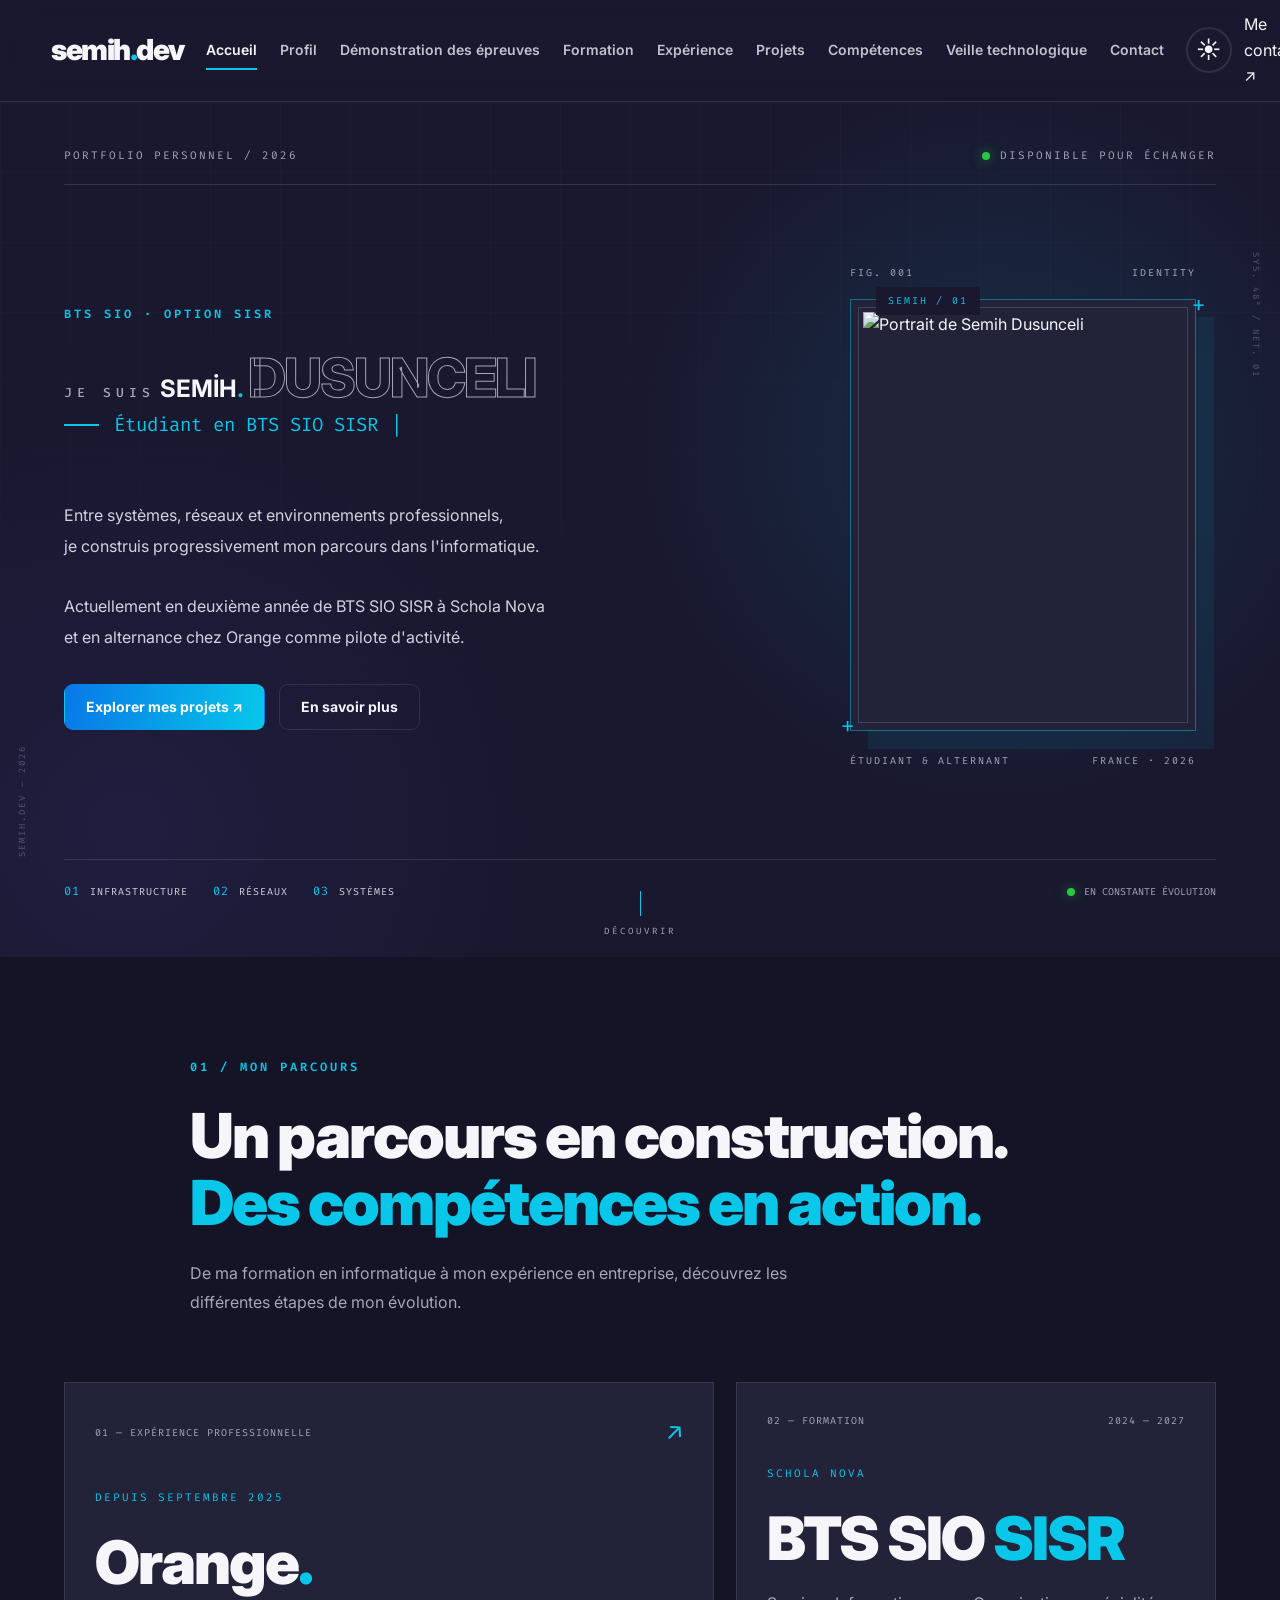
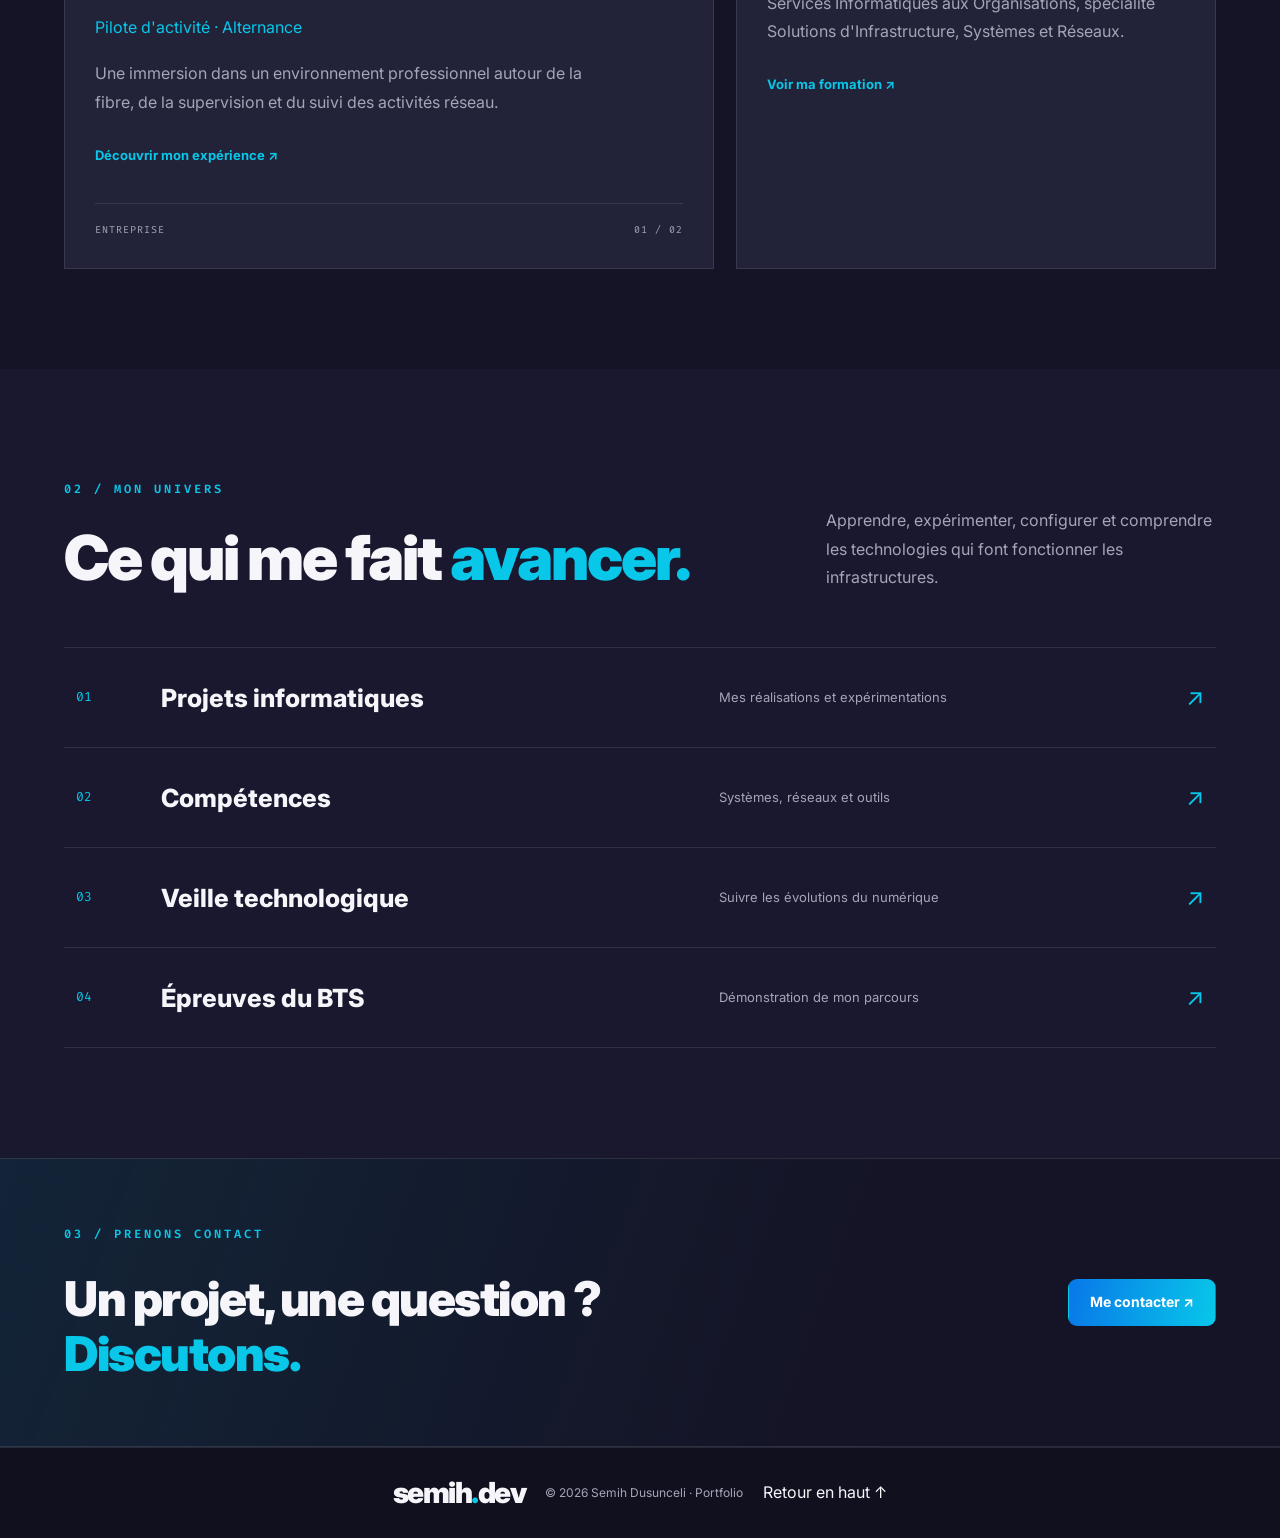
==== index.html @ 2e9ea41f "Add files via upload" ====
<!DOCTYPE html>
<html lang="fr">
<head>
    <meta charset="UTF-8">
    <meta name="viewport" content="width=device-width, initial-scale=1.0">
    <meta name="theme-color" content="#19182f">
    <meta name="description" content="Portfolio de Semih Dusunceli, étudiant en BTS SIO SISR et alternant chez Orange. Découvrez son parcours, ses compétences et ses projets.">

    <title>Semih.dev | Portfolio</title>

    <!-- Polices -->
    <link rel="preconnect" href="https://fonts.googleapis.com">
    <link rel="preconnect" href="https://fonts.gstatic.com" crossorigin>
    <link href="https://fonts.googleapis.com/css2?family=Inter:wght@400;500;600;700;800;900&family=Fira+Code:wght@400;500;600&display=swap" rel="stylesheet">

    <!-- CSS -->
    <link rel="stylesheet" href="css/commun.css">
    <link rel="stylesheet" href="css/accueil.css">
    <link rel="stylesheet" href="css/responsive.css">

    <!-- JavaScript -->
    <script src="script.js" defer></script>
</head>

<body class="page-accueil">

    <!-- NAVIGATION -->
    <header class="header">
        <nav class="navbar">

            <a href="index.html" class="logo">
                semih<span class="logo-dot">.</span>dev
            </a>

            <div class="nav-links">
                <a href="index.html" class="active" aria-current="page">Accueil</a>
                <a href="profil.html">Profil</a>
                <a href="epreuves.html">Démonstration des épreuves</a>
                <a href="formation.html">Formation</a>
                <a href="experience.html">Expérience</a>
                <a href="projets.html">Projets</a>
                <a href="competences.html">Compétences</a>
                <a href="veille.html">Veille technologique</a>
                <a href="contact.html">Contact</a>
            </div>

            <div class="nav-actions">
                <button
                    id="theme-toggle"
                    class="theme-toggle"
                    type="button"
                    aria-label="Changer de thème"
                    aria-pressed="false"
                >
                    <span id="theme-icon" aria-hidden="true">☀</span>
                </button>

                <a href="contact.html" class="nav-contact">
                    Me contacter ↗
                </a>
            </div>

        </nav>
    </header>

    <main>

        <!-- HERO : IDENTITÉ -->
        <section class="hero" id="accueil">

            <div class="hero-inner">

                <div class="hero-topline">
                    <span>PORTFOLIO PERSONNEL / 2026</span>
                    <span class="hero-location">
                        <span class="status-dot"></span>
                        DISPONIBLE POUR ÉCHANGER
                    </span>
                </div>

                <div class="hero-main">

                    <!-- IDENTITÉ -->
                    <div class="intro reveal">

                        <p class="eyebrow">
                            BTS SIO · OPTION SISR
                        </p>

                        <h1>
                            <span class="hero-title-small">JE SUIS</span>
                            SEMİH<span class="highlight">.</span>
                            <span class="hero-title-outline">DUSUNCELI</span>
                        </h1>

                        <div class="hero-role">
                            <span class="role-line"></span>
                            <p>
                                <span id="typing-text">Étudiant en BTS SIO SISR</span>
                                <span class="cursor">|</span>
                            </p>
                        </div>

                        <p class="description">
                            Entre systèmes, réseaux et environnements professionnels,
                            je construis progressivement mon parcours dans l'informatique.

                            Actuellement en deuxième année de BTS SIO SISR à Schola Nova
                            et en alternance chez Orange comme pilote d'activité.
                        </p>

                        <div class="hero-actions">

                            <a href="projets.html" class="btn btn-primary">
                                Explorer mes projets ↗
                            </a>

                            <a href="profil.html" class="btn btn-ghost">
                                En savoir plus
                            </a>

                        </div>

                    </div>

                    <!-- PHOTO -->
                    <div class="hero-visual reveal">

                        <div class="visual-index">
                            <span>FIG. 001</span>
                            <span>IDENTITY</span>
                        </div>

                        <div class="portrait-frame">

                            <div class="portrait-frame-label">
                                SEMIH / 01
                            </div>

                            <img
                                src="images/semih.jpg"
                                alt="Portrait de Semih Dusunceli"
                            >

                            <span class="portrait-cross portrait-cross-one">+</span>
                            <span class="portrait-cross portrait-cross-two">+</span>

                        </div>

                        <div class="visual-caption">
                            <span>ÉTUDIANT & ALTERNANT</span>
                            <span>FRANCE · 2026</span>
                        </div>

                    </div>

                </div>

                <!-- BANDEAU TECHNIQUE -->
                <div class="hero-bottom">

                    <div class="hero-bottom-item">
                        <span class="bottom-number">01</span>
                        <span>INFRASTRUCTURE</span>
                    </div>

                    <div class="hero-bottom-item">
                        <span class="bottom-number">02</span>
                        <span>RÉSEAUX</span>
                    </div>

                    <div class="hero-bottom-item">
                        <span class="bottom-number">03</span>
                        <span>SYSTÈMES</span>
                    </div>

                    <div class="hero-bottom-note">
                        <span class="status-dot"></span>
                        EN CONSTANTE ÉVOLUTION
                    </div>

                </div>

            </div>

            <a href="#parcours" class="scroll-cue">
                <span></span>
                DÉCOUVRIR
            </a>

            <!-- DÉCORATION GRAPHIQUE -->
            <div class="hero-coordinate coordinate-one">
                SYS. 48° / NET. 01
            </div>

            <div class="hero-coordinate coordinate-two">
                SEMIH.DEV — 2026
            </div>

        </section>


        <!-- PARCOURS -->
        <section class="section section-alt" id="parcours">

            <div class="section-heading reveal">

                <p class="eyebrow">
                    01 / MON PARCOURS
                </p>

                <h2>
                    Un parcours en construction.
                    <span class="highlight">Des compétences en action.</span>
                </h2>

                <p>
                    De ma formation en informatique à mon expérience en entreprise,
                    découvrez les différentes étapes de mon évolution.
                </p>

            </div>

            <!-- EXPÉRIENCE ET FORMATION -->
            <div class="journey-layout">

                <article class="journey-feature reveal">

                    <div class="journey-feature-top">
                        <span>01 — EXPÉRIENCE PROFESSIONNELLE</span>
                        <span class="journey-symbol">↗</span>
                    </div>

                    <div class="journey-feature-content">
                        <p class="journey-date">DEPUIS SEPTEMBRE 2025</p>

                        <h3>Orange<span class="highlight">.</span></h3>

                        <p class="journey-role">
                            Pilote d'activité · Alternance
                        </p>

                        <p>
                            Une immersion dans un environnement professionnel
                            autour de la fibre, de la supervision et du suivi
                            des activités réseau.
                        </p>

                        <a href="experience.html" class="text-link">
                            Découvrir mon expérience ↗
                        </a>
                    </div>

                    <div class="journey-feature-footer">
                        <span>ENTREPRISE</span>
                        <span>01 / 02</span>
                    </div>

                </article>


                <article class="journey-secondary reveal">

                    <div class="journey-secondary-top">
                        <span>02 — FORMATION</span>
                        <span>2024 — 2027</span>
                    </div>

                    <div class="journey-secondary-content">
                        <p class="journey-date">SCHOLA NOVA</p>

                        <h3>BTS SIO <span class="highlight">SISR</span></h3>

                        <p>
                            Services Informatiques aux Organisations,
                            spécialité Solutions d'Infrastructure,
                            Systèmes et Réseaux.
                        </p>

                        <a href="formation.html" class="text-link">
                            Voir ma formation ↗
                        </a>
                    </div>

                </article>

            </div>

        </section>


        <!-- UNIVERS INFORMATIQUE -->
        <section class="section technical-section">

            <div class="technical-heading reveal">

                <div>
                    <p class="eyebrow">02 / MON UNIVERS</p>

                    <h2>
                        Ce qui me fait
                        <span class="highlight">avancer.</span>
                    </h2>
                </div>

                <p>
                    Apprendre, expérimenter, configurer et comprendre
                    les technologies qui font fonctionner les infrastructures.
                </p>

            </div>

            <div class="technical-list">

                <a href="projets.html" class="technical-item reveal">
                    <span class="technical-number">01</span>
                    <span class="technical-name">Projets informatiques</span>
                    <span class="technical-description">Mes réalisations et expérimentations</span>
                    <span class="technical-arrow">↗</span>
                </a>

                <a href="competences.html" class="technical-item reveal">
                    <span class="technical-number">02</span>
                    <span class="technical-name">Compétences</span>
                    <span class="technical-description">Systèmes, réseaux et outils</span>
                    <span class="technical-arrow">↗</span>
                </a>

                <a href="veille.html" class="technical-item reveal">
                    <span class="technical-number">03</span>
                    <span class="technical-name">Veille technologique</span>
                    <span class="technical-description">Suivre les évolutions du numérique</span>
                    <span class="technical-arrow">↗</span>
                </a>

                <a href="epreuves.html" class="technical-item reveal">
                    <span class="technical-number">04</span>
                    <span class="technical-name">Épreuves du BTS</span>
                    <span class="technical-description">Démonstration de mon parcours</span>
                    <span class="technical-arrow">↗</span>
                </a>

            </div>

        </section>


        <!-- CONTACT -->
        <section class="contact-strip reveal">

            <div class="contact-strip-inner">

                <div>
                    <p class="eyebrow">03 / PRENONS CONTACT</p>

                    <h2>
                        Un projet, une question ?
                        <span class="highlight">Discutons.</span>
                    </h2>
                </div>

                <a href="contact.html" class="btn btn-primary">
                    Me contacter ↗
                </a>

            </div>

        </section>

    </main>


    <!-- FOOTER -->
    <footer class="footer">

        <a href="index.html" class="logo">
            semih<span class="logo-dot">.</span>dev
        </a>

        <p>
            © <span id="current-year"></span>
            Semih Dusunceli · Portfolio
        </p>

        <a href="#accueil" class="back-top">
            Retour en haut ↑
        </a>

    </footer>

</body>
</html>
---- css/commun.css ----
/* =====================================================
   SEMIH.DEV — STYLES COMMUNS
   Couleurs, navigation, boutons et éléments partagés
===================================================== */


/* =====================================================
   1. VARIABLES — THÈME SOMBRE
===================================================== */

:root {
    --bg: #19182F;
    --bg-alt: #141426;

    --card: #222238;
    --card-hover: #2A2A43;

    --cyan: #08C7E9;
    --blue: #0878E8;

    --white: #F5F5FA;
    --text: #D2D2DF;
    --muted: #A5A5B8;

    --border: rgba(255,255,255,.10);
    --shadow: rgba(0,0,0,.25);

    --header-bg: rgba(25,24,47,.96);
    --footer-bg: #10101F;

    --gradient: linear-gradient(100deg, var(--blue), var(--cyan));
}


/* =====================================================
   2. RESET
===================================================== */

* {
    box-sizing: border-box;
    margin: 0;
    padding: 0;
}

html {
    scroll-behavior: smooth;
    scroll-padding-top: 100px;
}

body {
    font-family: 'Inter', Arial, sans-serif;
    background: var(--bg);
    color: var(--white);
    line-height: 1.6;
    overflow-x: hidden;
    transition: background .35s ease, color .35s ease;
}

a {
    color: inherit;
    text-decoration: none;
}

button {
    font: inherit;
}

img {
    max-width: 100%;
    display: block;
}

h1, h2, h3, h4 {
    line-height: 1.3;
}

p {
    line-height: 1.8;
}


/* =====================================================
   3. NAVIGATION
===================================================== */

.header {
    position: sticky;
    top: 0;
    z-index: 1000;
    width: 100%;
}

.navbar {
    min-height: 76px;
    padding: 12px 4%;

    display: flex;
    align-items: center;
    justify-content: space-between;
    gap: 22px;

    background: var(--header-bg);
    border-bottom: 1px solid var(--border);
    backdrop-filter: blur(15px);

    transition: background .35s ease;
}

.logo {
    display: inline-flex;
    align-items: center;
    flex-shrink: 0;

    font-size: 29px;
    font-weight: 900;
    letter-spacing: -1.5px;
    white-space: nowrap;
}

.logo span {
    color: var(--cyan);
}

.logo:hover {
    opacity: .85;
}

.nav-links {
    display: flex;
    align-items: center;
    justify-content: center;
    gap: 23px;
}

.nav-links a {
    position: relative;
    padding: 8px 0;

    color: #C1C1D0;
    font-size: 14px;
    font-weight: 600;
    white-space: nowrap;

    transition: color .3s ease;
}

.nav-links a::after {
    content: "";
    position: absolute;
    left: 0;
    bottom: 0;

    width: 0;
    height: 2px;

    background: var(--cyan);
    transition: width .3s ease;
}

.nav-links a:hover,
.nav-links a.active {
    color: var(--white);
}

.nav-links a:hover::after,
.nav-links a.active::after {
    width: 100%;
}

.nav-actions {
    display: flex;
    align-items: center;
    gap: 12px;
}


/* BOUTON JOUR / NUIT */

.theme-toggle {
    width: 46px;
    height: 46px;
    min-width: 46px;

    display: flex;
    align-items: center;
    justify-content: center;

    border: 2px solid var(--border);
    border-radius: 50%;

    background: transparent;
    color: var(--white);

    font-size: 24px;
    cursor: pointer;

    transition: transform .3s ease,
                background .3s ease,
                border-color .3s ease;
}

.theme-toggle:hover {
    transform: rotate(20deg);
    border-color: var(--cyan);
    background: rgba(8,199,233,.1);
}


/* =====================================================
   4. ÉLÉMENTS GÉNÉRAUX
===================================================== */

.page-container {
    width: 100%;
    max-width: 1400px;
    min-height: 75vh;

    margin: 0 auto;
    padding: 80px 5% 100px;
}

.section-tag {
    display: inline-block;
    margin-bottom: 15px;

    color: var(--cyan);
    font-size: 12px;
    font-weight: 800;
    letter-spacing: 3px;
    text-transform: uppercase;
}

.page-heading {
    max-width: 850px;
    margin: 0 auto 65px;
    text-align: center;
}

.page-heading h1 {
    margin-bottom: 20px;

    font-size: clamp(34px, 5vw, 55px);
    font-weight: 900;
    letter-spacing: -1.5px;
}

.page-heading h1 span {
    color: var(--cyan);
}

.page-heading p {
    max-width: 700px;
    margin: 0 auto;

    color: var(--muted);
    font-size: 16px;
}


/* =====================================================
   5. BOUTONS
===================================================== */

.btn,
.primary-button {
    min-height: 45px;

    display: inline-flex;
    align-items: center;
    justify-content: center;

    padding: 11px 21px;
    border-radius: 9px;

    font-size: 14px;
    font-weight: 700;

    transition: transform .3s ease,
                background .3s ease,
                color .3s ease;
}

.btn:hover,
.primary-button:hover {
    transform: translateY(-3px);
}

.btn-primary,
.primary-button {
    background: var(--gradient);
    color: #FFFFFF;
    border: 1px solid transparent;
}

.btn-primary:hover,
.primary-button:hover {
    box-shadow: 0 7px 24px rgba(8,199,233,.25);
}

.btn-ghost {
    border: 1px solid var(--border);
    color: var(--white);
    background: transparent;
}

.btn-ghost:hover {
    border-color: var(--cyan);
    color: var(--cyan);
}


/* =====================================================
   6. PIED DE PAGE
===================================================== */

.footer,
footer {
    min-height: 85px;
    padding: 22px 5%;

    display: flex;
    align-items: center;
    justify-content: center;
    flex-wrap: wrap;
    gap: 20px;

    background: var(--footer-bg);
    border-top: 1px solid var(--border);
}

.footer p,
footer p {
    color: var(--muted);
    font-size: 12px;
    text-align: center;
}


/* =====================================================
   7. THÈME CLAIR
===================================================== */

body.light-theme {
    --bg: #F7F9FC;
    --bg-alt: #EDF3FA;

    --card: #FFFFFF;
    --card-hover: #F1F7FC;

    --cyan: #079FBD;
    --blue: #4A91D9;

    --white: #34445B;
    --text: #53647A;
    --muted: #8492A5;

    --border: #E1E9F2;
    --shadow: rgba(80,110,145,.08);

    --header-bg: rgba(255,255,255,.96);
    --footer-bg: #EAF0F7;
}


/* Navigation */

body.light-theme .navbar {
    background: var(--header-bg);
    border-bottom: 1px solid #E5ECF4;
}

body.light-theme .nav-links a {
    color: #52647B;
}

body.light-theme .nav-links a:hover,
body.light-theme .nav-links a.active {
    color: #079FBD;
}


/* Bouton jour / nuit */

body.light-theme .theme-toggle {
    color: #52647B;
    border-color: #D5E0EC;
}


/* Pied de page */

body.light-theme .footer,
body.light-theme footer {
    background: #EAF0F7;
    border-top: 1px solid #DCE5EF;
}

body.light-theme .footer p,
body.light-theme footer p {
    color: #718198;
}

body.light-theme .footer .logo,
body.light-theme footer .logo {
    color: #34445B;
}


/* Boutons */

body.light-theme .btn-ghost {
    color: #52647B;
    border-color: #D5E0EC;
}

body.light-theme .btn-ghost:hover {
    color: #079FBD;
    border-color: #079FBD;
}


/* =====================================================
   8. ANIMATIONS AU DÉFILEMENT
===================================================== */

.reveal {
    opacity: 0;
    transform: translateY(25px);

    transition:
        opacity .7s ease,
        transform .7s ease;
}

.reveal.visible {
    opacity: 1;
    transform: translateY(0);
}
---- css/accueil.css ----
/* =====================================================
   SEMIH.DEV — ACCUEIL
   Direction artistique : Digital Editorial
===================================================== */

/* VARIABLES LOCALES */

.page-accueil {
    --hero-line: rgba(165, 165, 184, .19);
    --hero-soft: rgba(8, 199, 233, .08);
    --hero-glow: rgba(8, 199, 233, .13);
}

/* =====================================================
   1. HERO
===================================================== */

.hero {
    min-height: calc(100vh - 76px);
    padding: 45px 5% 55px;
    position: relative;
    overflow: hidden;

    display: flex;
    align-items: center;

    background:
        radial-gradient(circle at 78% 40%, var(--hero-glow), transparent 32%),
        radial-gradient(circle at 10% 85%, rgba(92, 65, 180, .12), transparent 30%),
        var(--bg);
}

.hero::before {
    content: "";
    position: absolute;
    inset: 0;
    pointer-events: none;

    background-image:
        linear-gradient(var(--hero-line) 1px, transparent 1px),
        linear-gradient(90deg, var(--hero-line) 1px, transparent 1px);

    background-size: 70px 70px;
    opacity: .16;

    mask-image: linear-gradient(to bottom, black, transparent 90%);
}

.hero-inner {
    width: 100%;
    max-width: 1450px;
    margin: auto;
    position: relative;
    z-index: 2;
}

.hero-topline {
    display: flex;
    justify-content: space-between;
    align-items: center;
    gap: 20px;

    padding-bottom: 20px;
    margin-bottom: 55px;

    border-bottom: 1px solid var(--hero-line);

    color: var(--muted);
    font-family: "Fira Code", monospace;
    font-size: 11px;
    letter-spacing: 2px;
}

.hero-location {
    display: flex;
    align-items: center;
    gap: 10px;
}

.status-dot {
    width: 8px;
    height: 8px;
    flex-shrink: 0;

    border-radius: 50%;
    background: #28C840;
    box-shadow: 0 0 12px rgba(40, 200, 64, .6);
}

/* =====================================================
   2. COMPOSITION PRINCIPALE
===================================================== */

.hero-main {
    display: grid;
    grid-template-columns: minmax(0, 1.3fr) minmax(280px, .7fr);
    align-items: center;
    gap: 50px;
}

.intro {
    min-width: 0;
}

.eyebrow {
    margin-bottom: 25px;

    color: var(--cyan);
    font-family: "Fira Code", monospace;
    font-size: 12px;
    font-weight: 600;
    letter-spacing: 3px;
}

.intro-copy {
    width: 100%;
}

.intro-copy h1 {
    display: flex;
    flex-direction: column;
    align-items: flex-start;

    margin: 0 0 30px;

    color: var(--white);
    font-size: clamp(65px, 9.5vw, 138px);
    font-weight: 900;
    line-height: .84;
    letter-spacing: -9px;
}

.hero-title-small {
    margin-bottom: 18px;

    color: var(--muted);
    font-family: "Fira Code", monospace;
    font-size: 13px;
    font-weight: 500;
    letter-spacing: 5px;
    line-height: 1.5;
}

.highlight {
    color: var(--cyan);
}

.hero-title-outline {
    margin-top: 18px;

    color: transparent;
    -webkit-text-stroke: 1px var(--muted);

    font-size: clamp(28px, 4.2vw, 58px);
    font-weight: 800;
    letter-spacing: -2px;
    line-height: 1;
}

/* =====================================================
   3. MÉTIER / ANIMATION
===================================================== */

.hero-role {
    display: flex;
    align-items: center;
    gap: 15px;

    min-height: 40px;
    margin-bottom: 25px;
}

.role-line {
    width: 35px;
    height: 2px;
    flex-shrink: 0;

    background: var(--cyan);
}

.hero-role p {
    margin: 0;

    color: var(--cyan);
    font-family: "Fira Code", monospace;
    font-size: clamp(14px, 1.8vw, 19px);
}

.cursor {
    display: inline-block;
    margin-left: 2px;
    animation: blink .7s infinite;
}

@keyframes blink {
    0%, 49% { opacity: 1; }
    50%, 100% { opacity: 0; }
}

.description {
    max-width: 640px;
    margin-bottom: 32px;

    color: var(--text);
    font-size: 16px;
    line-height: 1.9;
    white-space: pre-line;
}

/* =====================================================
   4. BOUTONS
===================================================== */

.hero-actions {
    display: flex;
    flex-wrap: wrap;
    align-items: center;
    gap: 14px;
}

.hero-actions .btn {
    transition: transform .25s ease, box-shadow .25s ease;
}

.hero-actions .btn:hover {
    transform: translateY(-4px);
}

/* =====================================================
   5. PHOTO
===================================================== */

.hero-visual {
    width: 100%;
    max-width: 440px;
    justify-self: end;
    position: relative;
    padding: 25px 20px;
}

.visual-index,
.visual-caption {
    display: flex;
    justify-content: space-between;
    align-items: center;

    color: var(--muted);
    font-family: "Fira Code", monospace;
    font-size: 10px;
    letter-spacing: 2px;
}

.visual-index {
    margin-bottom: 18px;
}

.portrait-frame {
    position: relative;
    width: 100%;
    aspect-ratio: 4 / 5;

    padding: 12px;

    border: 1px solid rgba(8, 199, 233, .45);
    background: var(--card);

    box-shadow: 18px 18px 0 rgba(8, 199, 233, .08);
}

.portrait-frame::before {
    content: "";
    position: absolute;
    inset: 7px;
    z-index: 1;
    pointer-events: none;

    border: 1px solid rgba(255, 255, 255, .15);
}

.portrait-frame img {
    width: 100%;
    height: 100%;

    display: block;
    object-fit: cover;
    object-position: center 35%;

    filter: saturate(.8);
    transition: filter .4s ease, transform .5s ease;
}

.portrait-frame:hover img {
    filter: saturate(1.1);
    transform: scale(1.015);
}

.portrait-frame-label {
    position: absolute;
    top: -13px;
    left: 25px;
    z-index: 3;

    padding: 6px 12px;

    background: var(--bg);
    color: var(--cyan);

    font-family: "Fira Code", monospace;
    font-size: 10px;
    letter-spacing: 2px;
}

.portrait-cross {
    position: absolute;
    z-index: 3;

    color: var(--cyan);
    font-family: "Fira Code", monospace;
    font-size: 22px;
}

.portrait-cross-one {
    top: -13px;
    right: -10px;
}

.portrait-cross-two {
    bottom: -13px;
    left: -10px;
}

.visual-caption {
    margin-top: 22px;
}

/* =====================================================
   6. BANDEAU TECHNIQUE
===================================================== */

.hero-bottom {
    display: flex;
    align-items: center;
    flex-wrap: wrap;
    gap: 25px;

    margin-top: 65px;
    padding-top: 22px;

    border-top: 1px solid var(--hero-line);
}

.hero-bottom-item {
    display: flex;
    align-items: center;
    gap: 10px;

    color: var(--text);
    font-family: "Fira Code", monospace;
    font-size: 10px;
    letter-spacing: 1px;
}

.bottom-number {
    color: var(--cyan);
    font-size: 12px;
}

.hero-bottom-note {
    display: flex;
    align-items: center;
    gap: 9px;

    margin-left: auto;

    color: var(--muted);
    font-family: "Fira Code", monospace;
    font-size: 10px;
}

/* =====================================================
   7. COORDONNÉES DÉCORATIVES
===================================================== */

.hero-coordinate {
    position: absolute;
    z-index: 1;

    color: var(--muted);
    opacity: .4;

    font-family: "Fira Code", monospace;
    font-size: 9px;
    letter-spacing: 2px;
    writing-mode: vertical-rl;
}

.coordinate-one {
    top: 150px;
    right: 17px;
}

.coordinate-two {
    bottom: 100px;
    left: 15px;
    transform: rotate(180deg);
}

/* =====================================================
   8. DÉFILEMENT
===================================================== */

.scroll-cue {
    position: absolute;
    bottom: 18px;
    left: 50%;
    transform: translateX(-50%);

    display: flex;
    flex-direction: column;
    align-items: center;
    gap: 8px;

    color: var(--muted);
    font-family: "Fira Code", monospace;
    font-size: 9px;
    letter-spacing: 3px;
}

.scroll-cue span {
    width: 1px;
    height: 25px;

    background: var(--cyan);
    animation: scroll-line 1.5s infinite;
}

@keyframes scroll-line {
    0% {
        transform: scaleY(.2);
        transform-origin: top;
    }
    50% {
        transform: scaleY(1);
        transform-origin: top;
    }
    100% {
        transform: scaleY(.2);
        transform-origin: bottom;
    }
}

/* =====================================================
   9. SECTIONS
===================================================== */

.section {
    padding: 100px 5%;
}

.section-alt {
    background: var(--bg-alt);
}

.section-heading {
    max-width: 900px;
    margin: 0 auto 65px;
    text-align: left;
}

.section-heading h2,
.technical-heading h2 {
    max-width: 850px;
    margin-bottom: 22px;

    color: var(--white);
    font-size: clamp(34px, 5vw, 62px);
    font-weight: 900;
    line-height: 1.08;
    letter-spacing: -2px;
}

.section-heading > p:last-child {
    max-width: 650px;
    color: var(--muted);
    line-height: 1.8;
}

/* =====================================================
   10. PARCOURS
===================================================== */

.journey-layout {
    max-width: 1250px;
    margin: auto;

    display: grid;
    grid-template-columns: 1.15fr .85fr;
    gap: 22px;
}

.journey-feature,
.journey-secondary {
    min-width: 0;
    padding: 30px;

    border: 1px solid var(--border);
    background: var(--card);

    transition: border-color .3s ease, transform .3s ease;
}

.journey-feature:hover,
.journey-secondary:hover {
    border-color: var(--cyan);
    transform: translateY(-5px);
}

.journey-feature {
    display: flex;
    flex-direction: column;
    justify-content: space-between;
    min-height: 390px;
}

.journey-feature-top,
.journey-secondary-top,
.journey-feature-footer {
    display: flex;
    justify-content: space-between;
    align-items: center;
    gap: 15px;

    color: var(--muted);
    font-family: "Fira Code", monospace;
    font-size: 10px;
    letter-spacing: 1px;
}

.journey-symbol {
    color: var(--cyan);
    font-size: 25px;
}

.journey-feature-content,
.journey-secondary-content {
    padding: 35px 0;
}

.journey-date {
    margin-bottom: 15px;

    color: var(--cyan);
    font-family: "Fira Code", monospace;
    font-size: 11px;
    letter-spacing: 2px;
}

.journey-feature h3,
.journey-secondary h3 {
    margin-bottom: 12px;

    color: var(--white);
    font-size: clamp(35px, 5vw, 60px);
    font-weight: 900;
    letter-spacing: -2px;
}

.journey-role {
    margin-bottom: 18px;
    color: var(--cyan);
}

.journey-feature-content > p:not(.journey-date):not(.journey-role),
.journey-secondary-content > p:not(.journey-date) {
    max-width: 520px;
    margin-bottom: 25px;

    color: var(--muted);
    line-height: 1.8;
}

.journey-feature-footer {
    padding-top: 18px;
    border-top: 1px solid var(--border);
}

.text-link {
    display: inline-block;

    color: var(--cyan);
    font-size: 13px;
    font-weight: 700;

    transition: transform .2s ease;
}

.text-link:hover {
    transform: translateX(5px);
}

/* =====================================================
   11. UNIVERS TECHNIQUE
===================================================== */

.technical-section {
    padding: 110px 5%;
}

.technical-heading {
    max-width: 1250px;
    margin: 0 auto 55px;

    display: flex;
    justify-content: space-between;
    align-items: flex-end;
    gap: 40px;
}

.technical-heading h2 {
    margin-bottom: 0;
}

.technical-heading > p {
    max-width: 390px;
    color: var(--muted);
    line-height: 1.8;
}

.technical-list {
    max-width: 1250px;
    margin: auto;
    border-top: 1px solid var(--border);
}

.technical-item {
    min-height: 100px;
    padding: 22px 12px;

    display: grid;
    grid-template-columns: 65px minmax(180px, 1fr) minmax(180px, .8fr) 35px;
    align-items: center;
    gap: 20px;

    border-bottom: 1px solid var(--border);

    transition: padding .3s ease, background .3s ease;
}

.technical-item:hover {
    padding-left: 25px;
    background: var(--hero-soft);
}

.technical-number {
    color: var(--cyan);
    font-family: "Fira Code", monospace;
    font-size: 13px;
}

.technical-name {
    color: var(--white);
    font-size: clamp(17px, 2.3vw, 25px);
    font-weight: 800;
}

.technical-description {
    color: var(--muted);
    font-size: 13px;
}

.technical-arrow {
    color: var(--cyan);
    font-size: 24px;
    text-align: right;
    transition: transform .3s ease;
}

.technical-item:hover .technical-arrow {
    transform: translate(4px, -4px);
}

/* =====================================================
   12. CONTACT
===================================================== */

.contact-strip {
    padding: 65px 5%;
    background:
        linear-gradient(110deg, rgba(8, 199, 233, .09), transparent 65%),
        var(--bg-alt);
    border-top: 1px solid var(--border);
    border-bottom: 1px solid var(--border);
}

.contact-strip-inner {
    max-width: 1250px;
    margin: auto;

    display: flex;
    align-items: center;
    justify-content: space-between;
    gap: 35px;
}

.contact-strip h2 {
    max-width: 750px;
    margin: 0;

    color: var(--white);
    font-size: clamp(30px, 4vw, 48px);
    font-weight: 900;
    line-height: 1.15;
    letter-spacing: -1.5px;
}

/* =====================================================
   13. ANIMATIONS
===================================================== */

@media (prefers-reduced-motion: no-preference) {
    .hero-main .intro {
        animation: hero-enter .8s ease both;
    }

    .hero-visual {
        animation: visual-enter 1s .15s ease both;
    }
}

@keyframes hero-enter {
    from {
        opacity: 0;
        transform: translateY(25px);
    }
    to {
        opacity: 1;
        transform: translateY(0);
    }
}

@keyframes visual-enter {
    from {
        opacity: 0;
        transform: translateX(25px);
    }
    to {
        opacity: 1;
        transform: translateX(0);
    }
}

/* =====================================================
   14. RESPONSIVE
===================================================== */

@media (max-width: 1050px) {
    .hero-main {
        grid-template-columns: minmax(0, 1fr) minmax(250px, .65fr);
        gap: 30px;
    }

    .intro-copy h1 {
        font-size: clamp(58px, 8vw, 100px);
        letter-spacing: -6px;
    }

    .journey-layout {
        grid-template-columns: 1fr 1fr;
    }
}

@media (max-width: 768px) {
    .hero {
        min-height: auto;
        padding: 55px 6% 75px;
    }

    .hero-topline {
        margin-bottom: 40px;
        font-size: 9px;
        letter-spacing: 1px;
    }

    .hero-main {
        grid-template-columns: 1fr;
        gap: 45px;
    }

    .intro-copy h1 {
        font-size: clamp(60px, 13vw, 100px);
        letter-spacing: -5px;
    }

    .hero-visual {
        width: min(100%, 390px);
        justify-self: center;
    }

    .hero-bottom {
        margin-top: 45px;
        gap: 18px;
    }

    .hero-bottom-note {
        width: 100%;
        margin-left: 0;
    }

    .scroll-cue,
    .hero-coordinate {
        display: none;
    }

    .section,
    .technical-section {
        padding: 75px 6%;
    }

    .journey-layout {
        grid-template-columns: 1fr;
    }

    .technical-heading {
        flex-direction: column;
        align-items: flex-start;
        gap: 20px;
    }

    .technical-item {
        grid-template-columns: 35px minmax(0, 1fr) 30px;
        gap: 12px;
    }

    .technical-description {
        display: none;
    }

    .contact-strip-inner {
        align-items: flex-start;
        flex-direction: column;
    }
}

@media (max-width: 480px) {
    .hero {
        padding-top: 40px;
    }

    .hero-topline {
        align-items: flex-start;
        flex-direction: column;
        gap: 12px;
    }

    .intro-copy h1 {
        font-size: clamp(52px, 14vw, 70px);
        letter-spacing: -4px;
    }

    .hero-title-outline {
        font-size: clamp(24px, 7vw, 35px);
        letter-spacing: -1px;
    }

    .description {
        font-size: 14px;
    }

    .hero-actions {
        align-items: stretch;
        flex-direction: column;
    }

    .hero-actions .btn {
        text-align: center;
    }

    .hero-bottom-item {
        font-size: 9px;
    }

    .journey-feature,
    .journey-secondary {
        padding: 23px;
    }

    .journey-feature h3,
    .journey-secondary h3 {
        font-size: 43px;
    }

    .technical-item {
        min-height: 85px;
    }

    .technical-name {
        font-size: 16px;
    }

    .contact-strip {
        padding: 55px 6%;
    }
}
---- css/responsive.css ----
/* =========================================
   RESPONSIVE GLOBAL - SEMIH.DEV
========================================= */

/* Tablettes */
@media (max-width: 1024px) {
    .page-container {
        padding-left: 5%;
        padding-right: 5%;
    }

    .hero-inner {
        gap: 35px;
    }

    .intro-copy h1 {
        font-size: 42px;
    }

    .quick-grid {
        grid-template-columns: repeat(2, minmax(0, 1fr));
    }
}

/* Tablettes et petits écrans */
@media (max-width: 850px) {
    .hero-inner {
        grid-template-columns: 1fr;
        text-align: center;
    }

    .portrait {
        margin: 0 auto;
    }

    .hero-actions {
        justify-content: center;
    }

    .code-window {
        max-width: 650px;
        margin: 0 auto;
    }
}

/* Mobiles */
@media (max-width: 768px) {
    .nav-links {
        gap: 15px;
    }

    .nav-links a {
        font-size: 13px;
    }

    .section-heading h2 {
        font-size: 27px;
    }

    .quick-grid {
        grid-template-columns: 1fr;
    }

    .experience-summary {
        margin-top: 45px;
    }
}

/* Petits mobiles */
@media (max-width: 600px) {
    body {
        font-size: 14px;
    }

    .page-container {
        padding-left: 20px;
        padding-right: 20px;
    }

    .intro-copy h1 {
        font-size: 34px;
    }

    .intro-copy .job {
        font-size: 16px;
    }

    .description {
        font-size: 14px;
    }

    .portrait {
        width: 210px;
        height: 210px;
    }

    .code-window {
        font-size: 11px;
        overflow-x: auto;
    }

    .section {
        padding-top: 60px;
        padding-bottom: 60px;
    }

    .section-heading h2 {
        font-size: 24px;
    }

    .footer,
    footer {
        flex-direction: column;
        text-align: center;
        gap: 12px;
    }

    .back-top {
        right: 18px;
        bottom: 18px;
    }
}

/* Très petits mobiles */
@media (max-width: 400px) {
    .intro-copy h1 {
        font-size: 29px;
    }

    .portrait {
        width: 180px;
        height: 180px;
    }

    .hero-actions {
        flex-direction: column;
        align-items: stretch;
    }

    .hero-actions .btn {
        width: 100%;
        text-align: center;
    }
}


/* Navigation adaptée aux 9 rubriques */
@media (max-width: 1100px) {
    .navbar { flex-wrap: wrap; }
    .nav-links {
        order: 3;
        width: 100%;
        justify-content: flex-start;
        overflow-x: auto;
        padding: 5px 0 9px;
        scrollbar-width: thin;
        scrollbar-color: var(--cyan) transparent;
    }
    .nav-links a { flex: 0 0 auto; }
}
@media (max-width: 600px) {
    .navbar { gap: 12px; padding: 10px 4%; }
    .logo { font-size: 25px; }
    .nav-actions { margin-left: auto; }
    .nav-contact { display: none; }
    .nav-links { gap: 18px; }
    .nav-links a { font-size: 12px; }
}
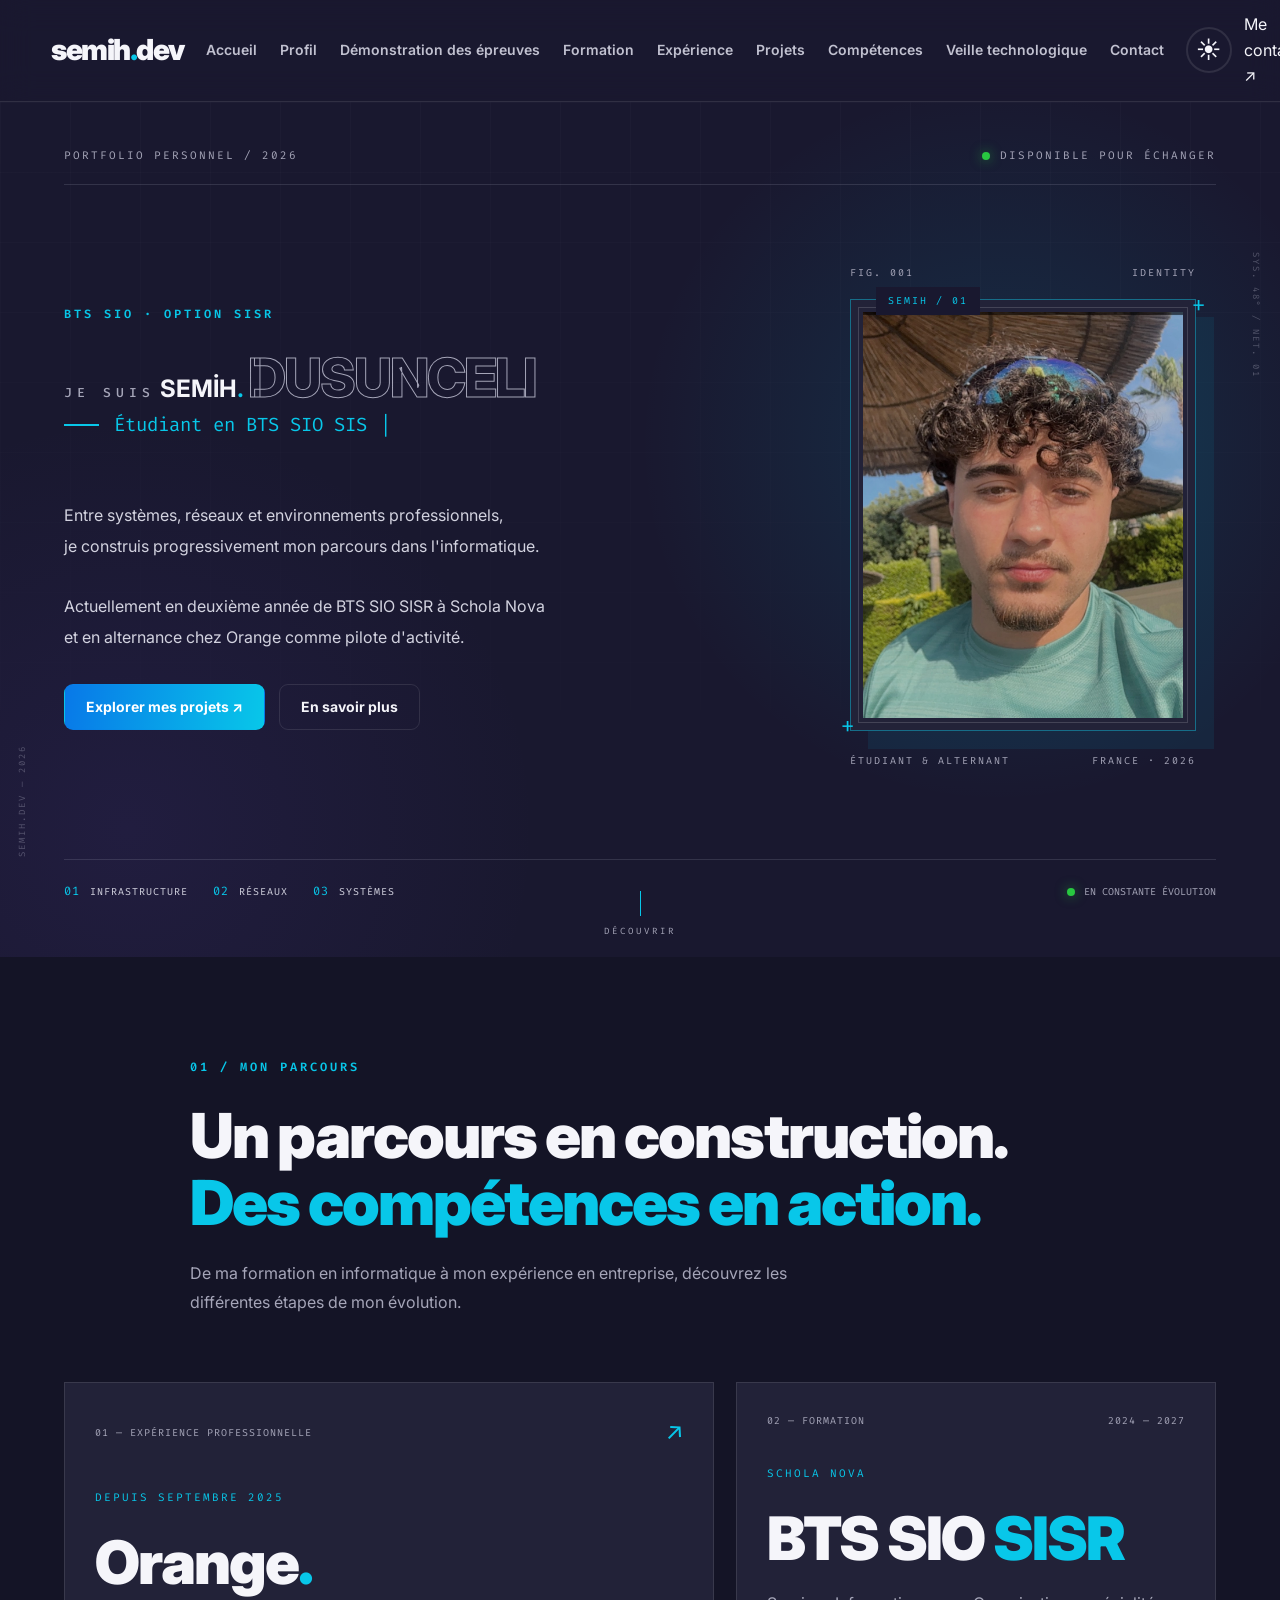
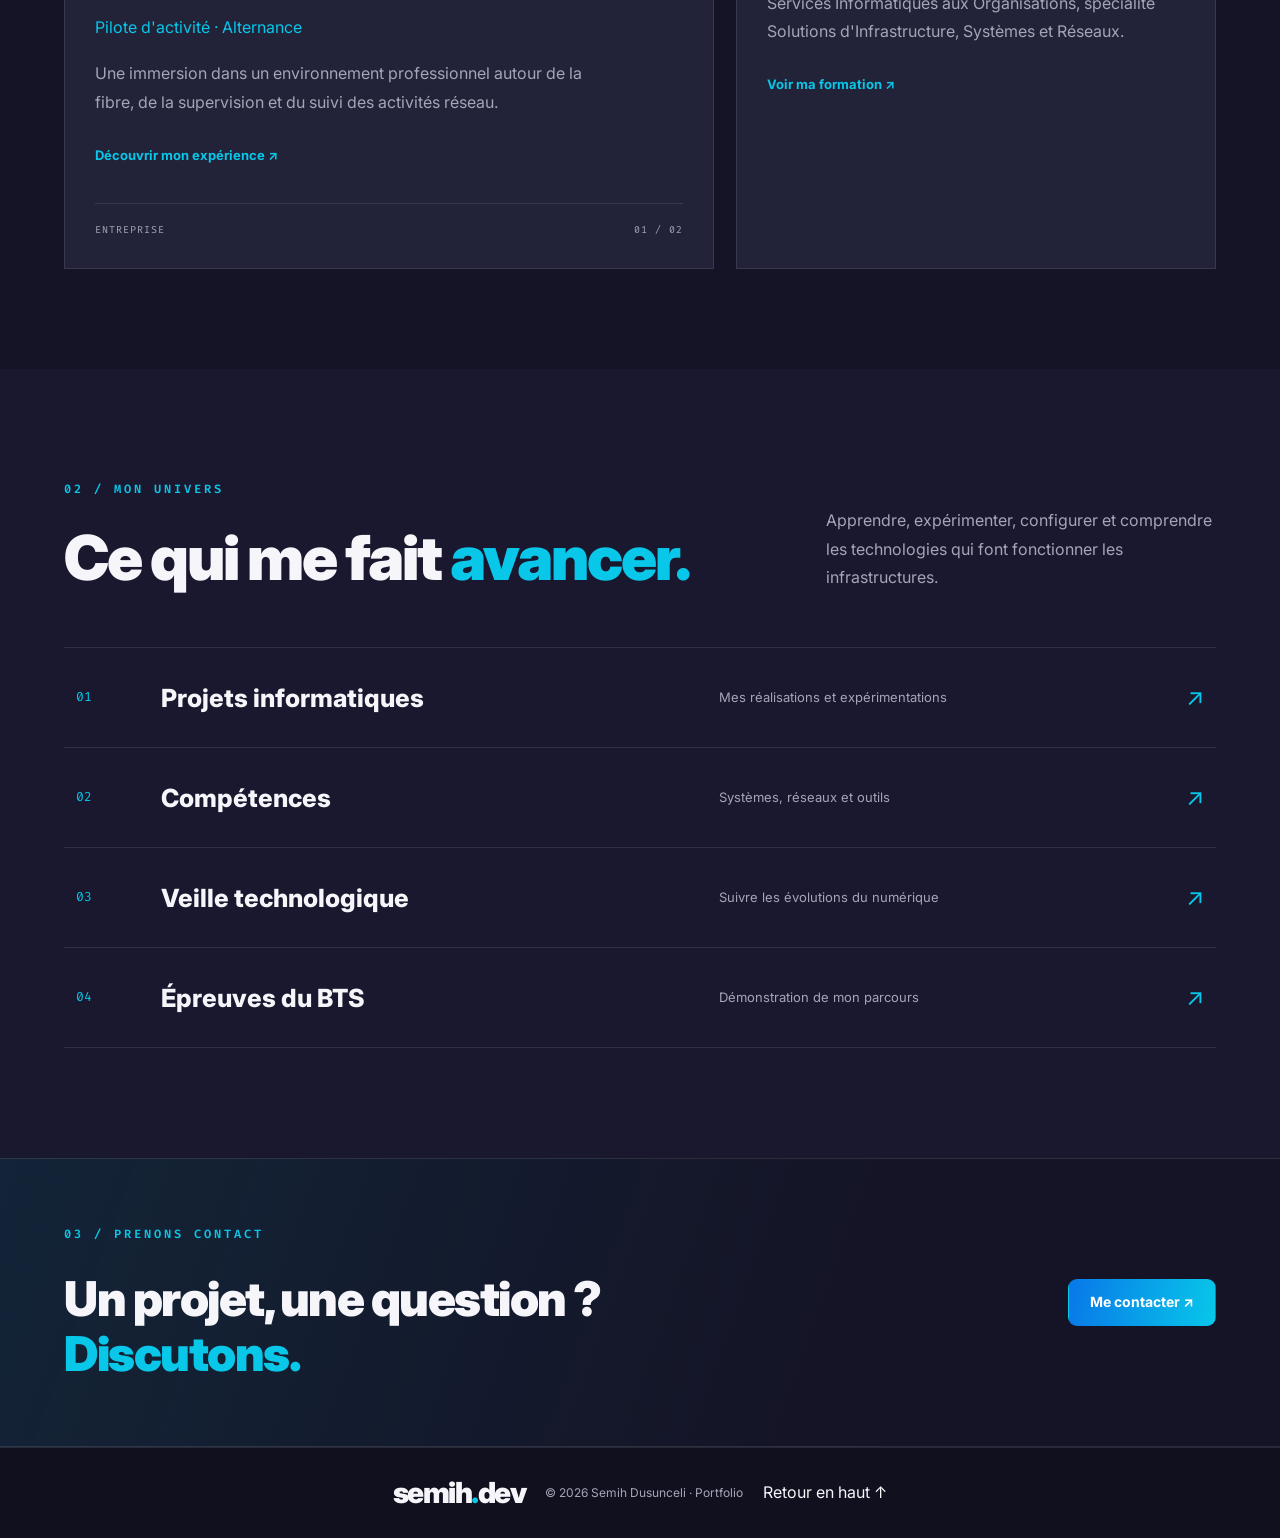
==== commit 82cf8516: "Add files via upload" ====
--- a/index.html
+++ b/index.html
@@ -1,393 +1,393 @@
-
-<!DOCTYPE html>
-<html lang="fr">
-<head>
-    <meta charset="UTF-8">
-    <meta name="viewport" content="width=device-width, initial-scale=1.0">
-    <meta name="theme-color" content="#19182f">
-    <meta name="description" content="Portfolio de Semih Dusunceli, étudiant en BTS SIO SISR et alternant chez Orange. Découvrez son parcours, ses compétences et ses projets.">
-
-    <title>Semih.dev | Portfolio</title>
-
-    <!-- Polices -->
-    <link rel="preconnect" href="https://fonts.googleapis.com">
-    <link rel="preconnect" href="https://fonts.gstatic.com" crossorigin>
-    <link href="https://fonts.googleapis.com/css2?family=Inter:wght@400;500;600;700;800;900&family=Fira+Code:wght@400;500;600&display=swap" rel="stylesheet">
-
-    <!-- CSS -->
-    <link rel="stylesheet" href="css/commun.css">
-    <link rel="stylesheet" href="css/accueil.css">
-    <link rel="stylesheet" href="css/responsive.css">
-
-    <!-- JavaScript -->
-    <script src="script.js" defer></script>
-</head>
-
-<body class="page-accueil">
-
-    <!-- NAVIGATION -->
-    <header class="header">
-        <nav class="navbar">
-
-            <a href="index.html" class="logo">
-                semih<span class="logo-dot">.</span>dev
-            </a>
-
-            <div class="nav-links">
-                <a href="index.html" class="active" aria-current="page">Accueil</a>
-                <a href="profil.html">Profil</a>
-                <a href="epreuves.html">Démonstration des épreuves</a>
-                <a href="formation.html">Formation</a>
-                <a href="experience.html">Expérience</a>
-                <a href="projets.html">Projets</a>
-                <a href="competences.html">Compétences</a>
-                <a href="veille.html">Veille technologique</a>
-                <a href="contact.html">Contact</a>
-            </div>
-
-            <div class="nav-actions">
-                <button
-                    id="theme-toggle"
-                    class="theme-toggle"
-                    type="button"
-                    aria-label="Changer de thème"
-                    aria-pressed="false"
-                >
-                    <span id="theme-icon" aria-hidden="true">☀</span>
-                </button>
-
-                <a href="contact.html" class="nav-contact">
-                    Me contacter ↗
-                </a>
-            </div>
-
-        </nav>
-    </header>
-
-    <main>
-
-        <!-- HERO : IDENTITÉ -->
-        <section class="hero" id="accueil">
-
-            <div class="hero-inner">
-
-                <div class="hero-topline">
-                    <span>PORTFOLIO PERSONNEL / 2026</span>
-                    <span class="hero-location">
-                        <span class="status-dot"></span>
-                        DISPONIBLE POUR ÉCHANGER
-                    </span>
-                </div>
-
-                <div class="hero-main">
-
-                    <!-- IDENTITÉ -->
-                    <div class="intro reveal">
-
-                        <p class="eyebrow">
-                            BTS SIO · OPTION SISR
-                        </p>
-
-                        <h1>
-                            <span class="hero-title-small">JE SUIS</span>
-                            SEMİH<span class="highlight">.</span>
-                            <span class="hero-title-outline">DUSUNCELI</span>
-                        </h1>
-
-                        <div class="hero-role">
-                            <span class="role-line"></span>
-                            <p>
-                                <span id="typing-text">Étudiant en BTS SIO SISR</span>
-                                <span class="cursor">|</span>
-                            </p>
-                        </div>
-
-                        <p class="description">
-                            Entre systèmes, réseaux et environnements professionnels,
-                            je construis progressivement mon parcours dans l'informatique.
-
-                            Actuellement en deuxième année de BTS SIO SISR à Schola Nova
-                            et en alternance chez Orange comme pilote d'activité.
-                        </p>
-
-                        <div class="hero-actions">
-
-                            <a href="projets.html" class="btn btn-primary">
-                                Explorer mes projets ↗
-                            </a>
-
-                            <a href="profil.html" class="btn btn-ghost">
-                                En savoir plus
-                            </a>
-
-                        </div>
-
-                    </div>
-
-                    <!-- PHOTO -->
-                    <div class="hero-visual reveal">
-
-                        <div class="visual-index">
-                            <span>FIG. 001</span>
-                            <span>IDENTITY</span>
-                        </div>
-
-                        <div class="portrait-frame">
-
-                            <div class="portrait-frame-label">
-                                SEMIH / 01
-                            </div>
-
-                            <img
-                                src="images/semih.jpg"
-                                alt="Portrait de Semih Dusunceli"
-                            >
-
-                            <span class="portrait-cross portrait-cross-one">+</span>
-                            <span class="portrait-cross portrait-cross-two">+</span>
-
-                        </div>
-
-                        <div class="visual-caption">
-                            <span>ÉTUDIANT & ALTERNANT</span>
-                            <span>FRANCE · 2026</span>
-                        </div>
-
-                    </div>
-
-                </div>
-
-                <!-- BANDEAU TECHNIQUE -->
-                <div class="hero-bottom">
-
-                    <div class="hero-bottom-item">
-                        <span class="bottom-number">01</span>
-                        <span>INFRASTRUCTURE</span>
-                    </div>
-
-                    <div class="hero-bottom-item">
-                        <span class="bottom-number">02</span>
-                        <span>RÉSEAUX</span>
-                    </div>
-
-                    <div class="hero-bottom-item">
-                        <span class="bottom-number">03</span>
-                        <span>SYSTÈMES</span>
-                    </div>
-
-                    <div class="hero-bottom-note">
-                        <span class="status-dot"></span>
-                        EN CONSTANTE ÉVOLUTION
-                    </div>
-
-                </div>
-
-            </div>
-
-            <a href="#parcours" class="scroll-cue">
-                <span></span>
-                DÉCOUVRIR
-            </a>
-
-            <!-- DÉCORATION GRAPHIQUE -->
-            <div class="hero-coordinate coordinate-one">
-                SYS. 48° / NET. 01
-            </div>
-
-            <div class="hero-coordinate coordinate-two">
-                SEMIH.DEV — 2026
-            </div>
-
-        </section>
-
-
-        <!-- PARCOURS -->
-        <section class="section section-alt" id="parcours">
-
-            <div class="section-heading reveal">
-
-                <p class="eyebrow">
-                    01 / MON PARCOURS
-                </p>
-
-                <h2>
-                    Un parcours en construction.
-                    <span class="highlight">Des compétences en action.</span>
-                </h2>
-
-                <p>
-                    De ma formation en informatique à mon expérience en entreprise,
-                    découvrez les différentes étapes de mon évolution.
-                </p>
-
-            </div>
-
-            <!-- EXPÉRIENCE ET FORMATION -->
-            <div class="journey-layout">
-
-                <article class="journey-feature reveal">
-
-                    <div class="journey-feature-top">
-                        <span>01 — EXPÉRIENCE PROFESSIONNELLE</span>
-                        <span class="journey-symbol">↗</span>
-                    </div>
-
-                    <div class="journey-feature-content">
-                        <p class="journey-date">DEPUIS SEPTEMBRE 2025</p>
-
-                        <h3>Orange<span class="highlight">.</span></h3>
-
-                        <p class="journey-role">
-                            Pilote d'activité · Alternance
-                        </p>
-
-                        <p>
-                            Une immersion dans un environnement professionnel
-                            autour de la fibre, de la supervision et du suivi
-                            des activités réseau.
-                        </p>
-
-                        <a href="experience.html" class="text-link">
-                            Découvrir mon expérience ↗
-                        </a>
-                    </div>
-
-                    <div class="journey-feature-footer">
-                        <span>ENTREPRISE</span>
-                        <span>01 / 02</span>
-                    </div>
-
-                </article>
-
-
-                <article class="journey-secondary reveal">
-
-                    <div class="journey-secondary-top">
-                        <span>02 — FORMATION</span>
-                        <span>2024 — 2027</span>
-                    </div>
-
-                    <div class="journey-secondary-content">
-                        <p class="journey-date">SCHOLA NOVA</p>
-
-                        <h3>BTS SIO <span class="highlight">SISR</span></h3>
-
-                        <p>
-                            Services Informatiques aux Organisations,
-                            spécialité Solutions d'Infrastructure,
-                            Systèmes et Réseaux.
-                        </p>
-
-                        <a href="formation.html" class="text-link">
-                            Voir ma formation ↗
-                        </a>
-                    </div>
-
-                </article>
-
-            </div>
-
-        </section>
-
-
-        <!-- UNIVERS INFORMATIQUE -->
-        <section class="section technical-section">
-
-            <div class="technical-heading reveal">
-
-                <div>
-                    <p class="eyebrow">02 / MON UNIVERS</p>
-
-                    <h2>
-                        Ce qui me fait
-                        <span class="highlight">avancer.</span>
-                    </h2>
-                </div>
-
-                <p>
-                    Apprendre, expérimenter, configurer et comprendre
-                    les technologies qui font fonctionner les infrastructures.
-                </p>
-
-            </div>
-
-            <div class="technical-list">
-
-                <a href="projets.html" class="technical-item reveal">
-                    <span class="technical-number">01</span>
-                    <span class="technical-name">Projets informatiques</span>
-                    <span class="technical-description">Mes réalisations et expérimentations</span>
-                    <span class="technical-arrow">↗</span>
-                </a>
-
-                <a href="competences.html" class="technical-item reveal">
-                    <span class="technical-number">02</span>
-                    <span class="technical-name">Compétences</span>
-                    <span class="technical-description">Systèmes, réseaux et outils</span>
-                    <span class="technical-arrow">↗</span>
-                </a>
-
-                <a href="veille.html" class="technical-item reveal">
-                    <span class="technical-number">03</span>
-                    <span class="technical-name">Veille technologique</span>
-                    <span class="technical-description">Suivre les évolutions du numérique</span>
-                    <span class="technical-arrow">↗</span>
-                </a>
-
-                <a href="epreuves.html" class="technical-item reveal">
-                    <span class="technical-number">04</span>
-                    <span class="technical-name">Épreuves du BTS</span>
-                    <span class="technical-description">Démonstration de mon parcours</span>
-                    <span class="technical-arrow">↗</span>
-                </a>
-
-            </div>
-
-        </section>
-
-
-        <!-- CONTACT -->
-        <section class="contact-strip reveal">
-
-            <div class="contact-strip-inner">
-
-                <div>
-                    <p class="eyebrow">03 / PRENONS CONTACT</p>
-
-                    <h2>
-                        Un projet, une question ?
-                        <span class="highlight">Discutons.</span>
-                    </h2>
-                </div>
-
-                <a href="contact.html" class="btn btn-primary">
-                    Me contacter ↗
-                </a>
-
-            </div>
-
-        </section>
-
-    </main>
-
-
-    <!-- FOOTER -->
-    <footer class="footer">
-
-        <a href="index.html" class="logo">
-            semih<span class="logo-dot">.</span>dev
-        </a>
-
-        <p>
-            © <span id="current-year"></span>
-            Semih Dusunceli · Portfolio
-        </p>
-
-        <a href="#accueil" class="back-top">
-            Retour en haut ↑
-        </a>
-
-    </footer>
-
-</body>
-</html>
+
+<!DOCTYPE html>
+<html lang="fr">
+<head>
+    <meta charset="UTF-8">
+    <meta name="viewport" content="width=device-width, initial-scale=1.0">
+    <meta name="theme-color" content="#19182f">
+    <meta name="description" content="Portfolio de Semih Dusunceli, étudiant en BTS SIO SISR et alternant chez Orange. Découvrez son parcours, ses compétences et ses projets.">
+
+    <title>Semih.dev | Portfolio</title>
+
+    <!-- Polices -->
+    <link rel="preconnect" href="https://fonts.googleapis.com">
+    <link rel="preconnect" href="https://fonts.gstatic.com" crossorigin>
+    <link href="https://fonts.googleapis.com/css2?family=Inter:wght@400;500;600;700;800;900&family=Fira+Code:wght@400;500;600&display=swap" rel="stylesheet">
+
+    <!-- CSS -->
+    <link rel="stylesheet" href="css/commun.css">
+    <link rel="stylesheet" href="css/accueil.css">
+    <link rel="stylesheet" href="css/responsive.css">
+
+    <!-- JavaScript -->
+    <script src="script.js" defer></script>
+</head>
+
+<body class="page-accueil">
+
+    <!-- NAVIGATION -->
+    <header class="header">
+        <nav class="navbar">
+
+            <a href="index.html" class="logo">
+                semih<span class="logo-dot">.</span>dev
+            </a>
+
+            <div class="nav-links">
+                <a href="index.html" class="active" aria-current="page">Accueil</a>
+                <a href="profil.html">Profil</a>
+                <a href="epreuves.html">Démonstration des épreuves</a>
+                <a href="formation.html">Formation</a>
+                <a href="experience.html">Expérience</a>
+                <a href="projets.html">Projets</a>
+                <a href="competences.html">Compétences</a>
+                <a href="veille.html">Veille technologique</a>
+                <a href="contact.html">Contact</a>
+            </div>
+
+            <div class="nav-actions">
+                <button
+                    id="theme-toggle"
+                    class="theme-toggle"
+                    type="button"
+                    aria-label="Changer de thème"
+                    aria-pressed="false"
+                >
+                    <span id="theme-icon" aria-hidden="true">☀</span>
+                </button>
+
+                <a href="contact.html" class="nav-contact">
+                    Me contacter ↗
+                </a>
+            </div>
+
+        </nav>
+    </header>
+
+    <main>
+
+        <!-- HERO : IDENTITÉ -->
+        <section class="hero" id="accueil">
+
+            <div class="hero-inner">
+
+                <div class="hero-topline">
+                    <span>PORTFOLIO PERSONNEL / 2026</span>
+                    <span class="hero-location">
+                        <span class="status-dot"></span>
+                        DISPONIBLE POUR ÉCHANGER
+                    </span>
+                </div>
+
+                <div class="hero-main">
+
+                    <!-- IDENTITÉ -->
+                    <div class="intro reveal">
+
+                        <p class="eyebrow">
+                            BTS SIO · OPTION SISR
+                        </p>
+
+                        <h1>
+                            <span class="hero-title-small">JE SUIS</span>
+                            SEMİH<span class="highlight">.</span>
+                            <span class="hero-title-outline">DUSUNCELI</span>
+                        </h1>
+
+                        <div class="hero-role">
+                            <span class="role-line"></span>
+                            <p>
+                                <span id="typing-text">Étudiant en BTS SIO SISR</span>
+                                <span class="cursor">|</span>
+                            </p>
+                        </div>
+
+                        <p class="description">
+                            Entre systèmes, réseaux et environnements professionnels,
+                            je construis progressivement mon parcours dans l'informatique.
+
+                            Actuellement en deuxième année de BTS SIO SISR à Schola Nova
+                            et en alternance chez Orange comme pilote d'activité.
+                        </p>
+
+                        <div class="hero-actions">
+
+                            <a href="projets.html" class="btn btn-primary">
+                                Explorer mes projets ↗
+                            </a>
+
+                            <a href="profil.html" class="btn btn-ghost">
+                                En savoir plus
+                            </a>
+
+                        </div>
+
+                    </div>
+
+                    <!-- PHOTO -->
+                    <div class="hero-visual reveal">
+
+                        <div class="visual-index">
+                            <span>FIG. 001</span>
+                            <span>IDENTITY</span>
+                        </div>
+
+                        <div class="portrait-frame">
+
+                            <div class="portrait-frame-label">
+                                SEMIH / 01
+                            </div>
+
+                            <img
+                                src="images/semih.jpg"
+                                alt="Portrait de Semih Dusunceli"
+                            >
+
+                            <span class="portrait-cross portrait-cross-one">+</span>
+                            <span class="portrait-cross portrait-cross-two">+</span>
+
+                        </div>
+
+                        <div class="visual-caption">
+                            <span>ÉTUDIANT & ALTERNANT</span>
+                            <span>FRANCE · 2026</span>
+                        </div>
+
+                    </div>
+
+                </div>
+
+                <!-- BANDEAU TECHNIQUE -->
+                <div class="hero-bottom">
+
+                    <div class="hero-bottom-item">
+                        <span class="bottom-number">01</span>
+                        <span>INFRASTRUCTURE</span>
+                    </div>
+
+                    <div class="hero-bottom-item">
+                        <span class="bottom-number">02</span>
+                        <span>RÉSEAUX</span>
+                    </div>
+
+                    <div class="hero-bottom-item">
+                        <span class="bottom-number">03</span>
+                        <span>SYSTÈMES</span>
+                    </div>
+
+                    <div class="hero-bottom-note">
+                        <span class="status-dot"></span>
+                        EN CONSTANTE ÉVOLUTION
+                    </div>
+
+                </div>
+
+            </div>
+
+            <a href="#parcours" class="scroll-cue">
+                <span></span>
+                DÉCOUVRIR
+            </a>
+
+            <!-- DÉCORATION GRAPHIQUE -->
+            <div class="hero-coordinate coordinate-one">
+                SYS. 48° / NET. 01
+            </div>
+
+            <div class="hero-coordinate coordinate-two">
+                SEMIH.DEV — 2026
+            </div>
+
+        </section>
+
+
+        <!-- PARCOURS -->
+        <section class="section section-alt" id="parcours">
+
+            <div class="section-heading reveal">
+
+                <p class="eyebrow">
+                    01 / MON PARCOURS
+                </p>
+
+                <h2>
+                    Un parcours en construction.
+                    <span class="highlight">Des compétences en action.</span>
+                </h2>
+
+                <p>
+                    De ma formation en informatique à mon expérience en entreprise,
+                    découvrez les différentes étapes de mon évolution.
+                </p>
+
+            </div>
+
+            <!-- EXPÉRIENCE ET FORMATION -->
+            <div class="journey-layout">
+
+                <article class="journey-feature reveal">
+
+                    <div class="journey-feature-top">
+                        <span>01 — EXPÉRIENCE PROFESSIONNELLE</span>
+                        <span class="journey-symbol">↗</span>
+                    </div>
+
+                    <div class="journey-feature-content">
+                        <p class="journey-date">DEPUIS SEPTEMBRE 2025</p>
+
+                        <h3>Orange<span class="highlight">.</span></h3>
+
+                        <p class="journey-role">
+                            Pilote d'activité · Alternance
+                        </p>
+
+                        <p>
+                            Une immersion dans un environnement professionnel
+                            autour de la fibre, de la supervision et du suivi
+                            des activités réseau.
+                        </p>
+
+                        <a href="experience.html" class="text-link">
+                            Découvrir mon expérience ↗
+                        </a>
+                    </div>
+
+                    <div class="journey-feature-footer">
+                        <span>ENTREPRISE</span>
+                        <span>01 / 02</span>
+                    </div>
+
+                </article>
+
+
+                <article class="journey-secondary reveal">
+
+                    <div class="journey-secondary-top">
+                        <span>02 — FORMATION</span>
+                        <span>2024 — 2027</span>
+                    </div>
+
+                    <div class="journey-secondary-content">
+                        <p class="journey-date">SCHOLA NOVA</p>
+
+                        <h3>BTS SIO <span class="highlight">SISR</span></h3>
+
+                        <p>
+                            Services Informatiques aux Organisations,
+                            spécialité Solutions d'Infrastructure,
+                            Systèmes et Réseaux.
+                        </p>
+
+                        <a href="formation.html" class="text-link">
+                            Voir ma formation ↗
+                        </a>
+                    </div>
+
+                </article>
+
+            </div>
+
+        </section>
+
+
+        <!-- UNIVERS INFORMATIQUE -->
+        <section class="section technical-section">
+
+            <div class="technical-heading reveal">
+
+                <div>
+                    <p class="eyebrow">02 / MON UNIVERS</p>
+
+                    <h2>
+                        Ce qui me fait
+                        <span class="highlight">avancer.</span>
+                    </h2>
+                </div>
+
+                <p>
+                    Apprendre, expérimenter, configurer et comprendre
+                    les technologies qui font fonctionner les infrastructures.
+                </p>
+
+            </div>
+
+            <div class="technical-list">
+
+                <a href="projets.html" class="technical-item reveal">
+                    <span class="technical-number">01</span>
+                    <span class="technical-name">Projets informatiques</span>
+                    <span class="technical-description">Mes réalisations et expérimentations</span>
+                    <span class="technical-arrow">↗</span>
+                </a>
+
+                <a href="competences.html" class="technical-item reveal">
+                    <span class="technical-number">02</span>
+                    <span class="technical-name">Compétences</span>
+                    <span class="technical-description">Systèmes, réseaux et outils</span>
+                    <span class="technical-arrow">↗</span>
+                </a>
+
+                <a href="veille.html" class="technical-item reveal">
+                    <span class="technical-number">03</span>
+                    <span class="technical-name">Veille technologique</span>
+                    <span class="technical-description">Suivre les évolutions du numérique</span>
+                    <span class="technical-arrow">↗</span>
+                </a>
+
+                <a href="epreuves.html" class="technical-item reveal">
+                    <span class="technical-number">04</span>
+                    <span class="technical-name">Épreuves du BTS</span>
+                    <span class="technical-description">Démonstration de mon parcours</span>
+                    <span class="technical-arrow">↗</span>
+                </a>
+
+            </div>
+
+        </section>
+
+
+        <!-- CONTACT -->
+        <section class="contact-strip reveal">
+
+            <div class="contact-strip-inner">
+
+                <div>
+                    <p class="eyebrow">03 / PRENONS CONTACT</p>
+
+                    <h2>
+                        Un projet, une question ?
+                        <span class="highlight">Discutons.</span>
+                    </h2>
+                </div>
+
+                <a href="contact.html" class="btn btn-primary">
+                    Me contacter ↗
+                </a>
+
+            </div>
+
+        </section>
+
+    </main>
+
+
+    <!-- FOOTER -->
+    <footer class="footer">
+
+        <a href="index.html" class="logo">
+            semih<span class="logo-dot">.</span>dev
+        </a>
+
+        <p>
+            © <span id="current-year"></span>
+            Semih Dusunceli · Portfolio
+        </p>
+
+        <a href="#accueil" class="back-top">
+            Retour en haut ↑
+        </a>
+
+    </footer>
+
+</body>
+</html>
